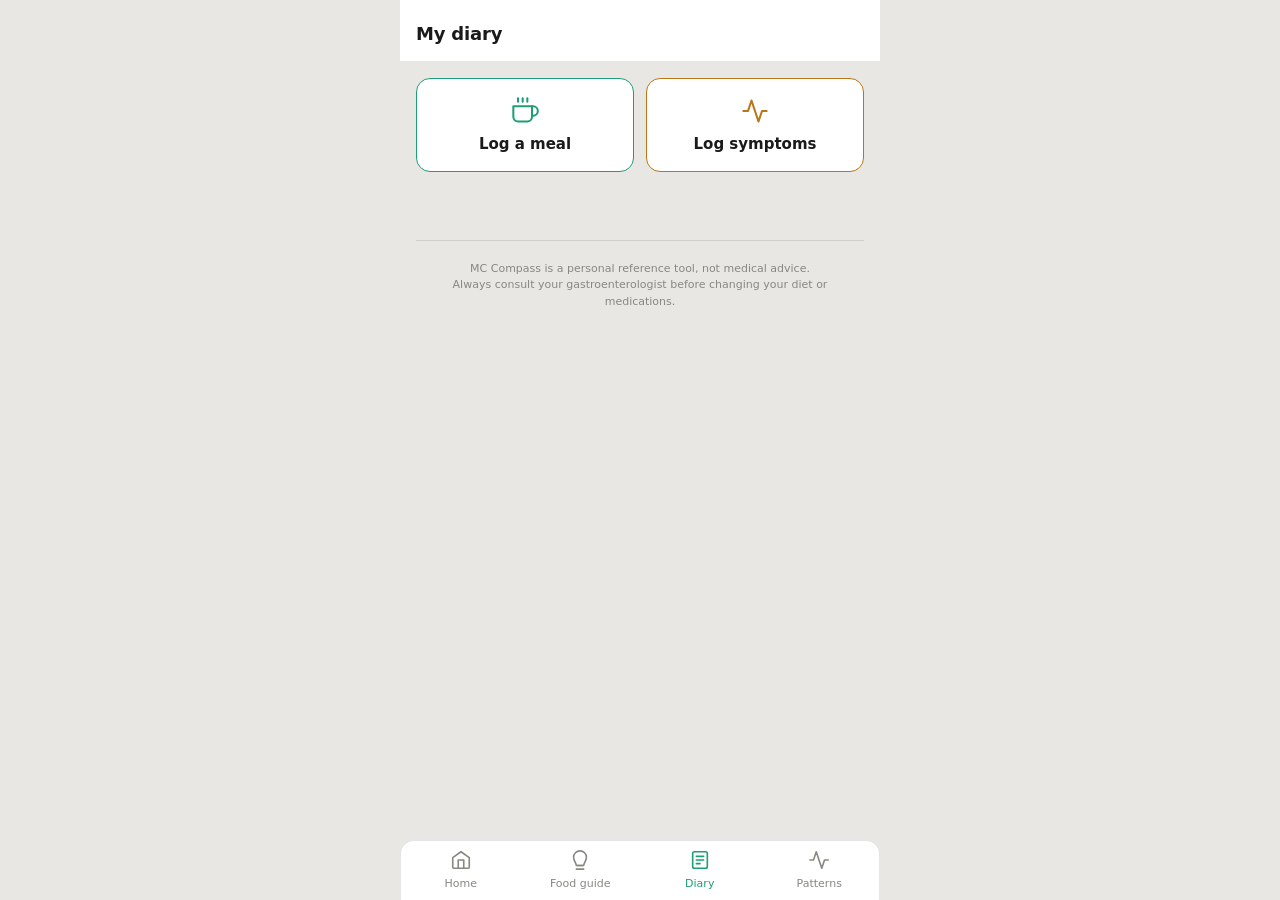
==== diary.html @ d4546a67 "Add files via upload" ====
<!DOCTYPE html>
<html lang="en">
<head>
  <meta charset="UTF-8" />
  <meta name="viewport" content="width=device-width, initial-scale=1.0" />
  <meta name="theme-color" content="#1D9E75" />
  <meta name="apple-mobile-web-app-capable" content="yes" />
  <link rel="manifest" href="manifest.json" />
  <link rel="apple-touch-icon" href="icons/icon-192.png" />
  <link rel="stylesheet" href="style.css" />
  <title>Diary — MC Compass</title>
  <style>
    /* ── Diary-specific styles ── */

    /* Large tap-target action cards at top of list view */
    .action-cards {
      display: grid;
      grid-template-columns: 1fr 1fr;
      gap: 12px;
      margin-bottom: 20px;
    }

    .action-card {
      background: var(--color-bg);
      border: 1.5px solid var(--color-border-strong);
      border-radius: var(--radius-lg);
      padding: 18px 12px;
      display: flex;
      flex-direction: column;
      align-items: center;
      gap: 10px;
      cursor: pointer;
      font-family: var(--font);
      font-size: 0.9375rem;
      font-weight: 600;
      color: var(--color-text);
      text-align: center;
      transition: background 0.12s, border-color 0.12s;
      -webkit-tap-highlight-color: transparent;
      min-height: 90px;
    }

    .action-card:active {
      background: var(--color-surface);
    }

    .action-card:focus-visible {
      outline: 3px solid var(--color-focus-ring);
      outline-offset: 2px;
    }

    .action-card--meal   { border-color: var(--color-safe); }
    .action-card--symptom { border-color: var(--color-caution); }

    .action-card svg {
      width: 28px;
      height: 28px;
      stroke-width: 1.75;
      stroke-linecap: round;
      stroke-linejoin: round;
      fill: none;
    }

    .action-card--meal svg    { stroke: var(--color-safe); }
    .action-card--symptom svg { stroke: var(--color-caution); }

    /* Full-screen form overlay */
    .form-overlay {
      display: none;
      position: fixed;
      inset: 0;
      background: var(--color-bg);
      z-index: 200;
      overflow-y: auto;
      padding-bottom: 100px;
    }

    .form-overlay.is-open {
      display: block;
    }

    .form-header {
      display: flex;
      align-items: center;
      justify-content: space-between;
      padding: 16px;
      border-bottom: 1px solid var(--color-border);
      position: sticky;
      top: 0;
      background: var(--color-bg);
      z-index: 10;
    }

    .form-header__title {
      font-size: 1.0625rem;
      font-weight: 700;
      color: var(--color-text);
    }

    .form-close {
      background: var(--color-surface);
      border: none;
      border-radius: 50%;
      width: 36px;
      height: 36px;
      display: flex;
      align-items: center;
      justify-content: center;
      cursor: pointer;
      color: var(--color-text);
      font-size: 1.25rem;
      line-height: 1;
      flex-shrink: 0;
    }

    .form-close:focus-visible {
      outline: 3px solid var(--color-focus-ring);
    }

    .form-body {
      padding: 20px 16px;
      max-width: var(--max-width);
      margin: 0 auto;
    }

    /* BM stepper — large tap targets for older users */
    .bm-stepper {
      display: flex;
      align-items: center;
      justify-content: center;
      gap: 20px;
    }

    .bm-stepper__btn {
      width: 52px;
      height: 52px;
      border-radius: 50%;
      border: 2px solid var(--color-border-strong);
      background: var(--color-bg);
      font-size: 1.5rem;
      font-weight: 400;
      color: var(--color-text);
      cursor: pointer;
      display: flex;
      align-items: center;
      justify-content: center;
      -webkit-tap-highlight-color: transparent;
      transition: background 0.1s;
    }

    .bm-stepper__btn:active  { background: var(--color-surface); }
    .bm-stepper__btn:focus-visible {
      outline: 3px solid var(--color-focus-ring);
    }

    .bm-stepper__value {
      font-size: 2.5rem;
      font-weight: 700;
      color: var(--color-text);
      min-width: 48px;
      text-align: center;
      font-variant-numeric: tabular-nums;
    }

    /* Food tag input area */
    .food-tags {
      display: flex;
      flex-wrap: wrap;
      gap: 8px;
      margin-top: 8px;
    }

    .food-tag {
      display: inline-flex;
      align-items: center;
      gap: 6px;
      background: var(--color-safe-bg);
      color: var(--color-safe-text);
      border-radius: var(--radius-pill);
      padding: 5px 12px;
      font-size: 0.875rem;
      font-weight: 500;
    }

    .food-tag__remove {
      background: none;
      border: none;
      cursor: pointer;
      color: var(--color-safe-text);
      font-size: 1rem;
      line-height: 1;
      padding: 0;
      opacity: 0.7;
    }

    .food-tag__remove:focus-visible {
      outline: 2px solid var(--color-focus-ring);
      border-radius: 50%;
    }

    .food-input-row {
      display: flex;
      gap: 8px;
      margin-top: 8px;
    }

    .food-input-row .form-input {
      flex: 1;
    }

    .food-input-row .btn {
      flex-shrink: 0;
      padding-left: 16px;
      padding-right: 16px;
    }

    /* Save button — sticky at bottom of form */
    .form-save-bar {
      position: fixed;
      bottom: 0;
      left: 0;
      right: 0;
      padding: 12px 16px;
      padding-bottom: calc(12px + env(safe-area-inset-bottom, 0px));
      background: var(--color-bg);
      border-top: 1px solid var(--color-border);
      max-width: var(--max-width);
      margin: 0 auto;
    }

    /* Today / load more section header */
    .load-more-row {
      display: flex;
      justify-content: center;
      padding: 12px 0 4px;
    }
  </style>
</head>
<body>

  <!-- Page header -->
  <header class="page-header">
    <span class="page-title">My diary</span>
    <span id="entry-count" class="text-xs text-hint"></span>
  </header>

  <!-- ── LIST VIEW ────────────────────────────────────────────────────────── -->
  <main class="page" id="list-view">

    <!-- Two large action cards -->
    <div class="action-cards">
      <button class="action-card action-card--meal"
              id="open-meal-form"
              aria-label="Log a meal">
        <svg viewBox="0 0 24 24" aria-hidden="true">
          <path d="M18 8h1a4 4 0 010 8h-1" />
          <path d="M2 8h16v9a4 4 0 01-4 4H6a4 4 0 01-4-4V8z" />
          <line x1="6" y1="1" x2="6" y2="4" />
          <line x1="10" y1="1" x2="10" y2="4" />
          <line x1="14" y1="1" x2="14" y2="4" />
        </svg>
        Log a meal
      </button>
      <button class="action-card action-card--symptom"
              id="open-symptom-form"
              aria-label="Log symptoms">
        <svg viewBox="0 0 24 24" aria-hidden="true">
          <path d="M22 12h-4l-3 9L9 3l-3 9H2" />
        </svg>
        Log symptoms
      </button>
    </div>

    <!-- Today's entries -->
    <div id="today-section">
      <p class="diary-day-header" id="today-label"></p>
      <div id="today-entries"></div>
    </div>

    <!-- Load more -->
    <div class="load-more-row" id="load-more-row" style="display:none;">
      <button class="btn btn--secondary btn--sm" id="load-more-btn">
        Show older entries
      </button>
    </div>

    <!-- Older entries — hidden until load more tapped -->
    <div id="older-entries" style="display:none;"></div>

    <p class="disclaimer">
      MC Compass is a personal reference tool, not medical advice.<br>
      Always consult your gastroenterologist before changing your diet or medications.
    </p>

  </main>

  <!-- ── MEAL FORM ─────────────────────────────────────────────────────────── -->
  <div class="form-overlay" id="meal-form" role="dialog"
       aria-modal="true" aria-labelledby="meal-form-title">

    <div class="form-header">
      <span class="form-header__title" id="meal-form-title">Log a meal</span>
      <button class="form-close" id="close-meal-form" aria-label="Close form">✕</button>
    </div>

    <div class="form-body">

      <!-- Time -->
      <div class="form-section">
        <label class="form-label" for="meal-time">Time</label>
        <input type="time" class="form-input" id="meal-time" />
      </div>

      <!-- Foods -->
      <div class="form-section">
        <label class="form-label" for="meal-food-input">
          What did you eat?
        </label>
        <p class="form-hint">Type a food and tap Add. Add as many as you like.</p>
        <div class="food-input-row">
          <input type="text" class="form-input" id="meal-food-input"
                 placeholder="e.g. Banana"
                 autocomplete="off" autocorrect="off"
                 aria-label="Food name" />
          <button class="btn btn--primary btn--sm" id="add-food-btn"
                  type="button">Add</button>
        </div>
        <div class="food-tags" id="food-tags" role="list"
             aria-label="Foods added"></div>
      </div>

      <!-- Portion -->
      <div class="form-section">
        <label class="form-label">How much did you eat?</label>
        <div class="portion-group" role="group" aria-label="Portion size">
          <div class="portion-option">
            <input type="radio" name="meal-portion" id="portion-s" value="S" />
            <label for="portion-s">
              Small
              <span>half a plate</span>
            </label>
          </div>
          <div class="portion-option">
            <input type="radio" name="meal-portion" id="portion-m" value="M" checked />
            <label for="portion-m">
              Medium
              <span>one plate</span>
            </label>
          </div>
          <div class="portion-option">
            <input type="radio" name="meal-portion" id="portion-l" value="L" />
            <label for="portion-l">
              Large
              <span>more than one</span>
            </label>
          </div>
        </div>
      </div>

      <!-- Prep method -->
      <div class="form-section">
        <label class="form-label" for="meal-prep">
          How was it prepared?
          <span class="text-hint" style="font-weight:400;"> (optional)</span>
        </label>
        <input type="text" class="form-input" id="meal-prep"
               placeholder="e.g. steamed, baked, plain"
               autocomplete="off" />
      </div>

      <!-- Notes -->
      <div class="form-section">
        <label class="form-label" for="meal-notes">
          Any notes?
          <span class="text-hint" style="font-weight:400;"> (optional)</span>
        </label>
        <textarea class="form-textarea" id="meal-notes"
                  placeholder="Anything else worth remembering…"
                  rows="3"></textarea>
      </div>

    </div>

    <div class="form-save-bar">
      <button class="btn btn--primary btn--full" id="save-meal-btn">
        Save meal
      </button>
    </div>

  </div>

  <!-- ── SYMPTOM FORM ───────────────────────────────────────────────────────── -->
  <div class="form-overlay" id="symptom-form" role="dialog"
       aria-modal="true" aria-labelledby="symptom-form-title">

    <div class="form-header">
      <span class="form-header__title" id="symptom-form-title">Log symptoms</span>
      <button class="form-close" id="close-symptom-form" aria-label="Close form">✕</button>
    </div>

    <div class="form-body">

      <!-- Time -->
      <div class="form-section">
        <label class="form-label" for="symptom-time">Time</label>
        <input type="time" class="form-input" id="symptom-time" />
      </div>

      <!-- BM count — large stepper, not a text box -->
      <div class="form-section">
        <label class="form-label" id="bm-label">
          Bowel movements since last log
        </label>
        <p class="form-hint">Tap + or − to count.</p>
        <div class="bm-stepper" role="group" aria-labelledby="bm-label">
          <button class="bm-stepper__btn" id="bm-minus"
                  aria-label="Decrease bowel movement count">−</button>
          <span class="bm-stepper__value" id="bm-value"
                aria-live="polite" aria-atomic="true">0</span>
          <button class="bm-stepper__btn" id="bm-plus"
                  aria-label="Increase bowel movement count">+</button>
        </div>
      </div>

      <!-- Urgency -->
      <div class="form-section">
        <label class="form-label" id="urgency-label">
          Any urgency? (rushing to the bathroom)
        </label>
        <div class="toggle-group" role="group" aria-labelledby="urgency-label">
          <div class="toggle-option">
            <input type="radio" name="urgency" id="urgency-no"
                   value="no" checked />
            <label for="urgency-no">No</label>
          </div>
          <div class="toggle-option toggle-option--no">
            <input type="radio" name="urgency" id="urgency-yes" value="yes" />
            <label for="urgency-yes">Yes</label>
          </div>
        </div>
      </div>

      <!-- Bloating — 4 tap-target options, no slider -->
      <!-- Elder UX: labels beat numbers. "Moderate" is more meaningful
           than "3/5" for someone logging quickly. Maps to numeric values
           internally (None=0, Mild=2, Moderate=4, Severe=5) so the
           patterns chart still works without changing diary.js. -->
      <div class="form-section">
        <label class="form-label" id="bloating-label">
          How much bloating?
        </label>
        <div class="toggle-group" style="grid-template-columns: repeat(4, 1fr);"
             role="group" aria-labelledby="bloating-label">
          <div class="toggle-option">
            <input type="radio" name="bloating" id="bloating-none"
                   value="0" checked />
            <label for="bloating-none">None</label>
          </div>
          <div class="toggle-option">
            <input type="radio" name="bloating" id="bloating-mild"
                   value="2" />
            <label for="bloating-mild">Mild</label>
          </div>
          <div class="toggle-option toggle-option--no">
            <input type="radio" name="bloating" id="bloating-moderate"
                   value="4" />
            <label for="bloating-moderate">Moderate</label>
          </div>
          <div class="toggle-option toggle-option--no">
            <input type="radio" name="bloating" id="bloating-severe"
                   value="5" />
            <label for="bloating-severe">Severe</label>
          </div>
        </div>
      </div>

      <!-- Cramping — 3-option tap target, no binary yes/no -->
      <div class="form-section">
        <label class="form-label" id="cramping-label">
          Any cramping or abdominal pain?
        </label>
        <div class="toggle-group" style="grid-template-columns: repeat(3, 1fr);"
             role="group" aria-labelledby="cramping-label">
          <div class="toggle-option">
            <input type="radio" name="cramping" id="cramping-none"
                   value="none" checked />
            <label for="cramping-none">None</label>
          </div>
          <div class="toggle-option">
            <input type="radio" name="cramping" id="cramping-mild"
                   value="mild" />
            <label for="cramping-mild">Mild</label>
          </div>
          <div class="toggle-option toggle-option--no">
            <input type="radio" name="cramping" id="cramping-moderate"
                   value="moderate" />
            <label for="cramping-moderate">Moderate</label>
          </div>
        </div>
      </div>

      <!-- Notes -->
      <div class="form-section">
        <label class="form-label" for="symptom-notes">
          Any notes?
          <span class="text-hint" style="font-weight:400;"> (optional)</span>
        </label>
        <textarea class="form-textarea" id="symptom-notes"
                  placeholder="e.g. worse after breakfast, felt better by evening…"
                  rows="3"></textarea>
      </div>

    </div>

    <div class="form-save-bar">
      <button class="btn btn--primary btn--full" id="save-symptom-btn">
        Save symptoms
      </button>
    </div>

  </div>

  <!-- Bottom navigation -->
  <nav class="bottom-nav" aria-label="Main navigation">
    <a href="index.html" class="nav-item">
      <svg viewBox="0 0 24 24" aria-hidden="true">
        <path d="M3 9.5L12 3l9 6.5V20a1 1 0 01-1 1H4a1 1 0 01-1-1V9.5z" />
        <path d="M9 21V12h6v9" />
      </svg>
      Home
    </a>
    <a href="food-guide.html" class="nav-item">
      <svg viewBox="0 0 24 24" aria-hidden="true">
        <path d="M12 2a7 7 0 017 7c0 4-3 6.5-3 9H8c0-2.5-3-5-3-9a7 7 0 017-7z" />
        <line x1="8" y1="22" x2="16" y2="22" />
        <line x1="9" y1="18" x2="15" y2="18" />
      </svg>
      Food guide
    </a>
    <a href="diary.html" class="nav-item active" aria-current="page">
      <svg viewBox="0 0 24 24" aria-hidden="true">
        <rect x="4" y="3" width="16" height="18" rx="2" />
        <line x1="8" y1="8" x2="16" y2="8" />
        <line x1="8" y1="12" x2="16" y2="12" />
        <line x1="8" y1="16" x2="12" y2="16" />
      </svg>
      Diary
    </a>
    <a href="patterns.html" class="nav-item">
      <svg viewBox="0 0 24 24" aria-hidden="true">
        <polyline points="22 12 18 12 15 21 9 3 6 12 2 12" />
      </svg>
      Patterns
    </a>
  </nav>

  <script type="module">
    import {
      todayString,
      nowTimeString,
      formatDateDisplay,
      formatDateShort,
      loadAllEntries,
      addEntry,
      deleteEntry,
      getTodaysEntries,
      lastNDays,
    } from 'diary.js';

    // ── Elder UX design decisions ────────────────────────────────────────────
    //
    // This form is designed for a patient in their mid-60s who is comfortable
    // with smartphones but finds complex interfaces confusing. Every input
    // choice below is intentional:
    //
    //   BM count   — stepper (+ / −) rather than a number input. No keyboard
    //                required. Large 52px tap targets. Counts are small (0–10),
    //                so tapping is faster than typing.
    //
    //   Urgency    — Yes / No toggle. Genuinely binary. Two large buttons.
    //
    //   Bloating   — Four labelled options (None / Mild / Moderate / Severe)
    //                rather than a 0–5 slider. Labels are more meaningful than
    //                numbers for a non-clinical user. Maps to numeric values
    //                internally so chart logic in patterns.html is unchanged.
    //
    //   Cramping   — Three labelled options (None / Mild / Moderate) rather
    //                than Yes / No. "Mild" vs "Moderate" is a clinically useful
    //                distinction and avoids forcing a binary on a graduated
    //                symptom. Internally stored as a string for diary.js.
    //
    //   All inputs — consistent tap-target pattern throughout. No sliders,
    //                no dropdowns, no free-text numbers. One interaction model
    //                for the whole form.
    //
    //   Time       — defaults to now. Most logs happen right after the event,
    //                so the user rarely needs to change it.
    //
    //   Forms      — full-screen overlays. No spatial confusion about modals
    //                or partial overlays. The user is always clearly in one
    //                place or another.
    // ── State ────────────────────────────────────────────────────────────────
    let mealFoods  = [];   // array of food name strings for current meal form
    let bmCount    = 0;
    let olderShown = false;

    // ── DOM refs ─────────────────────────────────────────────────────────────
    const listView         = document.getElementById('list-view');
    const mealFormEl       = document.getElementById('meal-form');
    const symptomFormEl    = document.getElementById('symptom-form');
    const todayEntriesEl   = document.getElementById('today-entries');
    const olderEntriesEl   = document.getElementById('older-entries');
    const loadMoreRow      = document.getElementById('load-more-row');
    const entryCountEl     = document.getElementById('entry-count');
    const foodTagsEl       = document.getElementById('food-tags');
    const foodInput        = document.getElementById('meal-food-input');
    const bmValueEl        = document.getElementById('bm-value');
    const bloatingSlider   = null;   // replaced by radio buttons — kept for reference
    const bloatingDisplay  = null;   // replaced by radio buttons — kept for reference

    // ── Today label ──────────────────────────────────────────────────────────
    document.getElementById('today-label').textContent =
      'Today — ' + formatDateDisplay(todayString());

    // ── URL param — auto-open form if ?action= present ───────────────────────
    // Used by the FAB on the home screen and the manifest shortcuts.
    const params = new URLSearchParams(window.location.search);
    const action = params.get('action');
    if (action === 'add-meal')    openForm('meal');
    if (action === 'add-symptom') openForm('symptom');

    // ── Form open / close ────────────────────────────────────────────────────
    function openForm(type) {
      const form = type === 'meal' ? mealFormEl : symptomFormEl;
      // Set time to now as a helpful default
      const timeId = type === 'meal' ? 'meal-time' : 'symptom-time';
      document.getElementById(timeId).value = nowTimeString();

      form.classList.add('is-open');
      // Move focus to close button for keyboard/screen reader users
      form.querySelector('.form-close').focus();
      // Prevent background scroll
      document.body.style.overflow = 'hidden';
    }

    function closeForm(type) {
      const form = type === 'meal' ? mealFormEl : symptomFormEl;
      form.classList.remove('is-open');
      document.body.style.overflow = '';
      resetForm(type);
      // Return focus to the button that opened the form
      const btn = type === 'meal'
        ? document.getElementById('open-meal-form')
        : document.getElementById('open-symptom-form');
      btn.focus();
    }

    function resetForm(type) {
      if (type === 'meal') {
        mealFoods = [];
        renderFoodTags();
        foodInput.value = '';
        document.getElementById('meal-prep').value  = '';
        document.getElementById('meal-notes').value = '';
        document.querySelector('input[name="meal-portion"][value="M"]').checked = true;
      } else {
        bmCount = 0;
        bmValueEl.textContent = '0';
        bmValueEl.setAttribute('aria-valuenow', '0');
        document.getElementById('urgency-no').checked    = true;
        document.getElementById('cramping-none').checked = true;
        document.getElementById('bloating-none').checked = true;
        document.getElementById('symptom-notes').value   = '';
      }
    }

    document.getElementById('open-meal-form')
      .addEventListener('click', () => openForm('meal'));
    document.getElementById('open-symptom-form')
      .addEventListener('click', () => openForm('symptom'));
    document.getElementById('close-meal-form')
      .addEventListener('click', () => closeForm('meal'));
    document.getElementById('close-symptom-form')
      .addEventListener('click', () => closeForm('symptom'));

    // Close on Escape key
    document.addEventListener('keydown', e => {
      if (e.key !== 'Escape') return;
      if (mealFormEl.classList.contains('is-open'))    closeForm('meal');
      if (symptomFormEl.classList.contains('is-open')) closeForm('symptom');
    });

    // ── Food tags (meal form) ────────────────────────────────────────────────
    function renderFoodTags() {
      foodTagsEl.innerHTML = mealFoods.map((food, i) => `
        <span class="food-tag" role="listitem">
          ${escHtml(food)}
          <button class="food-tag__remove" data-index="${i}"
                  aria-label="Remove ${escHtml(food)}">✕</button>
        </span>`).join('');

      foodTagsEl.querySelectorAll('.food-tag__remove').forEach(btn => {
        btn.addEventListener('click', () => {
          mealFoods.splice(Number(btn.dataset.index), 1);
          renderFoodTags();
        });
      });
    }

    function addFood() {
      const val = foodInput.value.trim();
      if (!val) return;
      mealFoods.push(val);
      foodInput.value = '';
      renderFoodTags();
      foodInput.focus();
    }

    document.getElementById('add-food-btn')
      .addEventListener('click', addFood);
    // Also add on Enter key in the food input
    foodInput.addEventListener('keydown', e => {
      if (e.key === 'Enter') { e.preventDefault(); addFood(); }
    });

    // ── BM stepper ───────────────────────────────────────────────────────────
    document.getElementById('bm-plus').addEventListener('click', () => {
      if (bmCount >= 20) return;
      bmCount++;
      bmValueEl.textContent = bmCount;
      bmValueEl.setAttribute('aria-valuenow', bmCount);
      bmValueEl.setAttribute('aria-valuetext', `${bmCount} bowel movements`);
    });

    document.getElementById('bm-minus').addEventListener('click', () => {
      if (bmCount <= 0) return;
      bmCount--;
      bmValueEl.textContent = bmCount;
      bmValueEl.setAttribute('aria-valuenow', bmCount);
      bmValueEl.setAttribute('aria-valuetext', `${bmCount} bowel movements`);
    });

    // Bloating uses radio buttons — no slider listener needed

    // ── Save meal ────────────────────────────────────────────────────────────
    document.getElementById('save-meal-btn').addEventListener('click', () => {
      if (mealFoods.length === 0) {
        foodInput.focus();
        foodInput.placeholder = 'Please add at least one food';
        return;
      }
      const portion = document.querySelector(
        'input[name="meal-portion"]:checked'
      )?.value || 'M';

      addEntry({
        type:       'meal',
        date:       todayString(),
        time:       document.getElementById('meal-time').value || nowTimeString(),
        foods:      [...mealFoods],
        portion,
        prepMethod: document.getElementById('meal-prep').value.trim(),
        notes:      document.getElementById('meal-notes').value.trim(),
      });

      closeForm('meal');
      renderEntries();
    });

    // ── Save symptoms ────────────────────────────────────────────────────────
    document.getElementById('save-symptom-btn').addEventListener('click', () => {
      const bloatingVal = Number(
        document.querySelector('input[name="bloating"]:checked')?.value ?? 0
      );
      const crampingVal =
        document.querySelector('input[name="cramping"]:checked')?.value || 'none';

      addEntry({
        type:         'symptom',
        date:         todayString(),
        time:         document.getElementById('symptom-time').value || nowTimeString(),
        bmCount,
        urgency:      document.getElementById('urgency-yes').checked,
        bloating:     bloatingVal,
        cramping:     crampingVal !== 'none',   // boolean for diary.js compatibility
        crampingLevel: crampingVal,             // full string for display
        symptomNotes: document.getElementById('symptom-notes').value.trim(),
      });

      closeForm('symptom');
      renderEntries();
    });

    // ── Load more ────────────────────────────────────────────────────────────
    document.getElementById('load-more-btn').addEventListener('click', () => {
      olderShown = true;
      loadMoreRow.style.display = 'none';
      olderEntriesEl.style.display = '';
    });

    // ── Render entries ───────────────────────────────────────────────────────
    function renderEntries() {
      const all     = loadAllEntries(); // newest first
      const today   = todayString();
      const todayEntries = all.filter(e => e.date === today)
        .sort((a, b) => a.time.localeCompare(b.time));

      // Count
      entryCountEl.textContent = all.length > 0
        ? `${all.length} total` : '';

      // Today
      if (todayEntries.length === 0) {
        todayEntriesEl.innerHTML = `
          <div class="empty-state" style="padding:32px 16px;">
            <p class="empty-state__title">Nothing logged today yet</p>
            <p class="empty-state__body">
              Tap "Log a meal" or "Log symptoms" above to get started.
            </p>
          </div>`;
      } else {
        todayEntriesEl.innerHTML = todayEntries.map(buildEntryCard).join('');
        attachDeleteListeners(todayEntriesEl);
      }

      // Older — last 30 days excluding today, grouped by date
      const older = all.filter(e => e.date !== today);

      if (older.length > 0) {
        loadMoreRow.style.display = olderShown ? 'none' : '';

        // Group by date
        const byDate = {};
        older.forEach(e => {
          if (!byDate[e.date]) byDate[e.date] = [];
          byDate[e.date].push(e);
        });

        const dates = Object.keys(byDate).sort((a, b) => b.localeCompare(a));
        olderEntriesEl.innerHTML = dates.map(date => {
          const entries = byDate[date]
            .sort((a, b) => a.time.localeCompare(b.time));
          return `
            <p class="diary-day-header">${formatDateDisplay(date)}</p>
            ${entries.map(buildEntryCard).join('')}`;
        }).join('');

        if (olderShown) attachDeleteListeners(olderEntriesEl);
      } else {
        loadMoreRow.style.display = 'none';
      }
    }

    // ── Build a single entry card ─────────────────────────────────────────────
    function buildEntryCard(entry) {
      const isMeal   = entry.type === 'meal';
      const label    = isMeal ? 'Meal' : 'Symptoms';
      const labelCls = isMeal
        ? 'entry-card__label--meal'
        : 'entry-card__label--symptom';

      let mainText = '';
      let metaText = '';
      let chips    = '';

      if (isMeal) {
        const foods = Array.isArray(entry.foods) ? entry.foods : [];
        mainText = foods.length > 0 ? foods.join(', ') : 'Meal logged';
        const parts = [];
        if (entry.portion)    parts.push(`Portion: ${entry.portion}`);
        if (entry.prepMethod) parts.push(entry.prepMethod);
        metaText = parts.join(' · ');
      } else {
        const bms = entry.bmCount ?? 0;
        mainText  = `${bms} bowel movement${bms !== 1 ? 's' : ''}`;

        const chipArr = [];
        if (entry.urgency) chipArr.push(
          '<span class="symptom-chip symptom-chip--alert">Urgency</span>');
        if (typeof entry.bloating === 'number' && entry.bloating > 0)
          chipArr.push(
            `<span class="symptom-chip ${entry.bloating >= 4 ? 'symptom-chip--alert' : ''}">
              Bloating ${entry.bloating}/5
            </span>`);
        if (entry.cramping) {
          const level = entry.crampingLevel && entry.crampingLevel !== 'none'
            ? ` (${entry.crampingLevel})`
            : '';
          chipArr.push(
            `<span class="symptom-chip">Cramping${level}</span>`);
        }
        if (chipArr.length) chips =
          `<div class="symptom-chips">${chipArr.join('')}</div>`;

        metaText = entry.symptomNotes || '';
      }

      return `
        <div class="entry-card" data-id="${entry.id}">
          <span class="entry-card__time">${entry.time}</span>
          <div class="entry-card__content">
            <p class="entry-card__label ${labelCls}">${label}</p>
            <p class="entry-card__foods">${escHtml(mainText)}</p>
            ${chips}
            ${metaText
              ? `<p class="entry-card__meta">${escHtml(metaText)}</p>`
              : ''}
          </div>
          <button class="entry-card__delete" data-id="${entry.id}"
                  aria-label="Delete this entry">
            <svg viewBox="0 0 24 24" aria-hidden="true">
              <polyline points="3 6 5 6 21 6" />
              <path d="M19 6l-1 14a2 2 0 01-2 2H8a2 2 0 01-2-2L5 6" />
              <path d="M10 11v6M14 11v6" />
              <path d="M9 6V4a1 1 0 011-1h4a1 1 0 011 1v2" />
            </svg>
          </button>
        </div>`;
    }

    // ── Delete entry ─────────────────────────────────────────────────────────
    function attachDeleteListeners(container) {
      container.querySelectorAll('.entry-card__delete').forEach(btn => {
        btn.addEventListener('click', () => {
          if (!confirm('Delete this entry?')) return;
          deleteEntry(btn.dataset.id);
          renderEntries();
        });
      });
    }

    // ── Utility ──────────────────────────────────────────────────────────────
    function escHtml(str) {
      return String(str)
        .replace(/&/g, '&amp;')
        .replace(/</g, '&lt;')
        .replace(/>/g, '&gt;')
        .replace(/"/g, '&quot;');
    }

    // ── Initial render ───────────────────────────────────────────────────────
    renderEntries();
  </script>

</body>
</html>
---- style.css ----
/*
 * style.css
 * Lymphocytic Colitis Companion — Shared Styles
 *
 * Design decisions:
 *   - Mobile-first. Base styles target 375px (iPhone SE). Desktop gets
 *     a centred single-column layout capped at 480px — this is a personal
 *     health tool, not a dashboard, so wide layouts add nothing.
 *   - Three-tier colour system mirrors the food data tiers:
 *       --color-safe    teal   #1D9E75  (matches PWA theme_color in manifest)
 *       --color-caution amber  #BA7517
 *       --color-avoid   red    #E24B4A
 *   - Typography: system-ui stack — no web font requests, fast first paint,
 *     works offline without a CDN dependency.
 *   - Reduced motion respected via prefers-reduced-motion.
 *   - Focus rings visible for keyboard/switch access.
 *   - Bottom nav uses safe-area-inset for iPhone notch/home bar clearance.
 */

/* ─── RESET & ROOT ─────────────────────────────────────────────────────────── */

*, *::before, *::after {
  box-sizing: border-box;
  margin: 0;
  padding: 0;
}

:root {
  /* Tier colours */
  --color-safe:           #1D9E75;
  --color-safe-bg:        #E1F5EE;
  --color-safe-text:      #085041;
  --color-caution:        #BA7517;
  --color-caution-bg:     #FAEEDA;
  --color-caution-text:   #633806;
  --color-avoid:          #E24B4A;
  --color-avoid-bg:       #FCEBEB;
  --color-avoid-text:     #501313;

  /* Neutrals */
  --color-bg:             #ffffff;
  --color-surface:        #f7f6f3;
  --color-border:         rgba(0, 0, 0, 0.10);
  --color-border-strong:  rgba(0, 0, 0, 0.22);
  --color-text:           #1a1a1a;
  --color-text-secondary: #5f5e5a;
  --color-text-hint:      #888780;

  /* Interactive */
  --color-primary:        #1D9E75;
  --color-primary-dark:   #0F6E56;
  --color-focus-ring:     #1D9E75;

  /* Typography */
  --font:        system-ui, -apple-system, BlinkMacSystemFont, "Segoe UI",
                 Roboto, Helvetica, Arial, sans-serif;
  --font-mono:   ui-monospace, "SF Mono", Consolas, monospace;

  /* Spacing scale */
  --space-1:  4px;
  --space-2:  8px;
  --space-3:  12px;
  --space-4:  16px;
  --space-5:  20px;
  --space-6:  24px;
  --space-8:  32px;

  /* Radius */
  --radius-sm: 6px;
  --radius-md: 10px;
  --radius-lg: 14px;
  --radius-pill: 999px;

  /* Shadows — subtle only, no heavy elevation */
  --shadow-card: 0 1px 3px rgba(0,0,0,0.07), 0 1px 2px rgba(0,0,0,0.05);

  /* Nav */
  --nav-height: 60px;

  /* Layout */
  --max-width: 480px;
}

html {
  font-size: 16px;
  -webkit-text-size-adjust: 100%;
}

body {
  font-family: var(--font);
  font-size: 1rem;
  line-height: 1.6;
  color: var(--color-text);
  background: var(--color-surface);
  min-height: 100dvh;
  /* Push content above bottom nav */
  padding-bottom: calc(var(--nav-height) + env(safe-area-inset-bottom, 0px));
}

/* ─── LAYOUT ────────────────────────────────────────────────────────────────── */

.page {
  max-width: var(--max-width);
  margin: 0 auto;
  padding: var(--space-4);
}

/* Page header — title + optional action button */
.page-header {
  display: flex;
  align-items: center;
  justify-content: space-between;
  padding: var(--space-5) var(--space-4) var(--space-3);
  background: var(--color-bg);
  position: sticky;
  top: 0;
  z-index: 10;
  border-bottom: 1px solid var(--color-border);
  max-width: var(--max-width);
  margin: 0 auto;
}

.page-title {
  font-size: 1.125rem;
  font-weight: 600;
  color: var(--color-text);
  letter-spacing: -0.01em;
}

/* ─── BOTTOM NAVIGATION ─────────────────────────────────────────────────────── */
/*
 * Fixed bottom nav with four tabs. Uses safe-area-inset-bottom to clear
 * the iPhone home bar. Active tab uses the teal brand colour.
 */

.bottom-nav {
  position: fixed;
  bottom: 0;
  left: 0;
  right: 0;
  height: calc(var(--nav-height) + env(safe-area-inset-bottom, 0px));
  padding-bottom: env(safe-area-inset-bottom, 0px);
  background: var(--color-bg);
  border-top: 1px solid var(--color-border);
  display: flex;
  align-items: stretch;
  z-index: 100;
}

.nav-item {
  flex: 1;
  display: flex;
  flex-direction: column;
  align-items: center;
  justify-content: center;
  gap: var(--space-1);
  text-decoration: none;
  color: var(--color-text-hint);
  font-size: 0.6875rem;
  font-weight: 500;
  padding: var(--space-2) 0;
  transition: color 0.15s ease;
  -webkit-tap-highlight-color: transparent;
}

.nav-item svg {
  width: 22px;
  height: 22px;
  stroke: currentColor;
  fill: none;
  stroke-width: 1.75;
  stroke-linecap: round;
  stroke-linejoin: round;
  flex-shrink: 0;
}

.nav-item.active,
.nav-item:focus-visible {
  color: var(--color-primary);
}

.nav-item:focus-visible {
  outline: 2px solid var(--color-focus-ring);
  outline-offset: -2px;
}

/* ─── CARDS ─────────────────────────────────────────────────────────────────── */

.card {
  background: var(--color-bg);
  border-radius: var(--radius-lg);
  border: 1px solid var(--color-border);
  padding: var(--space-4);
  box-shadow: var(--shadow-card);
}

.card + .card {
  margin-top: var(--space-3);
}

.card-title {
  font-size: 0.875rem;
  font-weight: 600;
  color: var(--color-text);
  margin-bottom: var(--space-2);
}

.card-body {
  font-size: 0.875rem;
  color: var(--color-text-secondary);
  line-height: 1.65;
}

/* ─── TIER BADGES ────────────────────────────────────────────────────────────── */
/*
 * Used on food cards to show safe / caution / avoid at a glance.
 * Colour choices match the clinical tiers from data.js.
 */

.tier-badge {
  display: inline-flex;
  align-items: center;
  gap: var(--space-1);
  font-size: 0.6875rem;
  font-weight: 600;
  text-transform: uppercase;
  letter-spacing: 0.05em;
  padding: 3px var(--space-2);
  border-radius: var(--radius-pill);
}

.tier-badge--safe {
  background: var(--color-safe-bg);
  color: var(--color-safe-text);
}

.tier-badge--caution {
  background: var(--color-caution-bg);
  color: var(--color-caution-text);
}

.tier-badge--avoid {
  background: var(--color-avoid-bg);
  color: var(--color-avoid-text);
}

/* ─── FOOD CARDS ─────────────────────────────────────────────────────────────── */
/*
 * Each food item in the food guide. Left border colour encodes tier
 * at a glance — useful when scrolling fast.
 */

.food-card {
  background: var(--color-bg);
  border-radius: var(--radius-md);
  border: 1px solid var(--color-border);
  border-left-width: 3px;
  padding: var(--space-3) var(--space-4);
  margin-bottom: var(--space-2);
}

.food-card--safe    { border-left-color: var(--color-safe); }
.food-card--caution { border-left-color: var(--color-caution); }
.food-card--avoid   { border-left-color: var(--color-avoid); }

.food-card__name {
  font-size: 0.9375rem;
  font-weight: 600;
  color: var(--color-text);
  margin-bottom: var(--space-1);
}

.food-card__prep {
  font-size: 0.8125rem;
  color: var(--color-text-secondary);
  line-height: 1.5;
  margin-bottom: var(--space-2);
}

/* Prep note has a subtle background to visually separate it —
   this is the most important field to read before eating anything */
.food-card__prep-label {
  font-size: 0.6875rem;
  font-weight: 600;
  text-transform: uppercase;
  letter-spacing: 0.05em;
  color: var(--color-text-hint);
  margin-bottom: var(--space-1);
}

.food-card__prep-text {
  background: var(--color-surface);
  border-radius: var(--radius-sm);
  padding: var(--space-2) var(--space-3);
  font-size: 0.8125rem;
  color: var(--color-text);
  line-height: 1.55;
}

.food-card__reason {
  font-size: 0.8125rem;
  color: var(--color-text-secondary);
  line-height: 1.55;
  margin-top: var(--space-2);
}

.food-card__caution-note {
  display: flex;
  gap: var(--space-2);
  background: var(--color-caution-bg);
  border-radius: var(--radius-sm);
  padding: var(--space-2) var(--space-3);
  margin-top: var(--space-2);
  font-size: 0.8125rem;
  color: var(--color-caution-text);
  line-height: 1.5;
}

/* Collapsed by default — expanded on tap */
.food-card__detail {
  display: none;
  margin-top: var(--space-2);
}

.food-card.is-expanded .food-card__detail {
  display: block;
}

.food-card__expand-btn {
  background: none;
  border: none;
  padding: 0;
  font-size: 0.8125rem;
  color: var(--color-primary);
  cursor: pointer;
  font-family: var(--font);
  font-weight: 500;
  margin-top: var(--space-1);
}

.food-card__expand-btn:focus-visible {
  outline: 2px solid var(--color-focus-ring);
  border-radius: var(--radius-sm);
}

/* ─── SEARCH & FILTER ────────────────────────────────────────────────────────── */

.search-bar {
  position: relative;
  margin-bottom: var(--space-4);
}

.search-bar__input {
  width: 100%;
  padding: var(--space-3) var(--space-4) var(--space-3) 40px;
  font-size: 0.9375rem;
  font-family: var(--font);
  border: 1px solid var(--color-border-strong);
  border-radius: var(--radius-pill);
  background: var(--color-bg);
  color: var(--color-text);
  appearance: none;
  -webkit-appearance: none;
}

.search-bar__input:focus {
  outline: none;
  border-color: var(--color-primary);
  box-shadow: 0 0 0 3px rgba(29, 158, 117, 0.15);
}

.search-bar__icon {
  position: absolute;
  left: 13px;
  top: 50%;
  transform: translateY(-50%);
  width: 18px;
  height: 18px;
  stroke: var(--color-text-hint);
  fill: none;
  stroke-width: 2;
  stroke-linecap: round;
  stroke-linejoin: round;
  pointer-events: none;
}

/* Horizontal pill filter tabs for tier/category */
.filter-tabs {
  display: flex;
  gap: var(--space-2);
  overflow-x: auto;
  padding-bottom: var(--space-2);
  scrollbar-width: none;
  -ms-overflow-style: none;
  margin-bottom: var(--space-4);
}

.filter-tabs::-webkit-scrollbar { display: none; }

.filter-tab {
  flex-shrink: 0;
  padding: var(--space-2) var(--space-4);
  border-radius: var(--radius-pill);
  border: 1px solid var(--color-border-strong);
  background: var(--color-bg);
  font-size: 0.8125rem;
  font-family: var(--font);
  font-weight: 500;
  color: var(--color-text-secondary);
  cursor: pointer;
  transition: background 0.12s ease, color 0.12s ease, border-color 0.12s ease;
  white-space: nowrap;
}

.filter-tab.is-active,
.filter-tab:focus-visible {
  background: var(--color-primary);
  border-color: var(--color-primary);
  color: #ffffff;
}

.filter-tab:focus-visible {
  outline: 2px solid var(--color-focus-ring);
  outline-offset: 2px;
}

/* ─── DIARY ENTRIES ──────────────────────────────────────────────────────────── */

.diary-day-header {
  font-size: 0.75rem;
  font-weight: 600;
  text-transform: uppercase;
  letter-spacing: 0.07em;
  color: var(--color-text-hint);
  padding: var(--space-4) 0 var(--space-2);
}

.entry-card {
  background: var(--color-bg);
  border-radius: var(--radius-md);
  border: 1px solid var(--color-border);
  padding: var(--space-3) var(--space-4);
  margin-bottom: var(--space-2);
  display: flex;
  gap: var(--space-3);
  align-items: flex-start;
}

.entry-card__time {
  font-size: 0.75rem;
  color: var(--color-text-hint);
  font-variant-numeric: tabular-nums;
  white-space: nowrap;
  padding-top: 2px;
  min-width: 38px;
}

.entry-card__content {
  flex: 1;
  min-width: 0;
}

.entry-card__label {
  font-size: 0.6875rem;
  font-weight: 600;
  text-transform: uppercase;
  letter-spacing: 0.05em;
  margin-bottom: var(--space-1);
}

.entry-card__label--meal    { color: var(--color-safe); }
.entry-card__label--symptom { color: var(--color-caution); }

.entry-card__foods {
  font-size: 0.875rem;
  font-weight: 500;
  color: var(--color-text);
  white-space: nowrap;
  overflow: hidden;
  text-overflow: ellipsis;
}

.entry-card__meta {
  font-size: 0.8125rem;
  color: var(--color-text-secondary);
  margin-top: 2px;
}

.entry-card__delete {
  background: none;
  border: none;
  padding: var(--space-1);
  color: var(--color-text-hint);
  cursor: pointer;
  border-radius: var(--radius-sm);
  flex-shrink: 0;
  line-height: 1;
}

.entry-card__delete:focus-visible {
  outline: 2px solid var(--color-avoid);
  color: var(--color-avoid);
}

.entry-card__delete svg {
  width: 16px;
  height: 16px;
  stroke: currentColor;
  fill: none;
  stroke-width: 1.75;
  stroke-linecap: round;
  stroke-linejoin: round;
}

/* Symptom chips — quick visual summary on a symptom entry */
.symptom-chips {
  display: flex;
  flex-wrap: wrap;
  gap: var(--space-1);
  margin-top: var(--space-2);
}

.symptom-chip {
  font-size: 0.6875rem;
  font-weight: 500;
  padding: 2px var(--space-2);
  border-radius: var(--radius-pill);
  background: var(--color-surface);
  color: var(--color-text-secondary);
  border: 1px solid var(--color-border);
}

.symptom-chip--alert {
  background: var(--color-caution-bg);
  color: var(--color-caution-text);
  border-color: transparent;
}

/* ─── FORMS ──────────────────────────────────────────────────────────────────── */

.form-section {
  margin-bottom: var(--space-5);
}

.form-label {
  display: block;
  font-size: 0.8125rem;
  font-weight: 600;
  color: var(--color-text);
  margin-bottom: var(--space-2);
}

.form-hint {
  font-size: 0.75rem;
  color: var(--color-text-hint);
  margin-top: var(--space-1);
  line-height: 1.4;
}

.form-input,
.form-select,
.form-textarea {
  width: 100%;
  padding: var(--space-3) var(--space-4);
  font-size: 0.9375rem;
  font-family: var(--font);
  border: 1px solid var(--color-border-strong);
  border-radius: var(--radius-md);
  background: var(--color-bg);
  color: var(--color-text);
  appearance: none;
  -webkit-appearance: none;
  transition: border-color 0.12s ease, box-shadow 0.12s ease;
}

.form-input:focus,
.form-select:focus,
.form-textarea:focus {
  outline: none;
  border-color: var(--color-primary);
  box-shadow: 0 0 0 3px rgba(29, 158, 117, 0.15);
}

.form-textarea {
  resize: vertical;
  min-height: 80px;
}

/* Portion size — three large tap targets side by side */
.portion-group {
  display: grid;
  grid-template-columns: repeat(3, 1fr);
  gap: var(--space-2);
}

.portion-option {
  position: relative;
}

.portion-option input[type="radio"] {
  position: absolute;
  opacity: 0;
  width: 0;
  height: 0;
}

.portion-option label {
  display: flex;
  flex-direction: column;
  align-items: center;
  justify-content: center;
  gap: 2px;
  padding: var(--space-3);
  border-radius: var(--radius-md);
  border: 1px solid var(--color-border-strong);
  cursor: pointer;
  font-size: 0.875rem;
  font-weight: 500;
  color: var(--color-text-secondary);
  transition: border-color 0.12s, background 0.12s, color 0.12s;
  text-align: center;
}

.portion-option label span {
  font-size: 0.6875rem;
  font-weight: 400;
  color: var(--color-text-hint);
}

.portion-option input:checked + label {
  border-color: var(--color-primary);
  background: var(--color-safe-bg);
  color: var(--color-safe-text);
}

.portion-option input:focus-visible + label {
  outline: 2px solid var(--color-focus-ring);
  outline-offset: 2px;
}

/* Bloating slider */
.bloating-slider {
  width: 100%;
  accent-color: var(--color-primary);
  height: 4px;
  cursor: pointer;
}

.bloating-labels {
  display: flex;
  justify-content: space-between;
  font-size: 0.6875rem;
  color: var(--color-text-hint);
  margin-top: var(--space-1);
}

/* Yes/No toggle for urgency and cramping */
.toggle-group {
  display: grid;
  grid-template-columns: 1fr 1fr;
  gap: var(--space-2);
}

.toggle-option {
  position: relative;
}

.toggle-option input[type="radio"] {
  position: absolute;
  opacity: 0;
  width: 0;
  height: 0;
}

.toggle-option label {
  display: flex;
  align-items: center;
  justify-content: center;
  padding: var(--space-3);
  border-radius: var(--radius-md);
  border: 1px solid var(--color-border-strong);
  cursor: pointer;
  font-size: 0.875rem;
  font-weight: 500;
  color: var(--color-text-secondary);
  transition: border-color 0.12s, background 0.12s, color 0.12s;
}

.toggle-option input:checked + label {
  border-color: var(--color-primary);
  background: var(--color-safe-bg);
  color: var(--color-safe-text);
}

.toggle-option.toggle-option--no input:checked + label {
  border-color: var(--color-avoid);
  background: var(--color-avoid-bg);
  color: var(--color-avoid-text);
}

.toggle-option input:focus-visible + label {
  outline: 2px solid var(--color-focus-ring);
  outline-offset: 2px;
}

/* ─── BUTTONS ────────────────────────────────────────────────────────────────── */

.btn {
  display: inline-flex;
  align-items: center;
  justify-content: center;
  gap: var(--space-2);
  padding: var(--space-3) var(--space-6);
  border-radius: var(--radius-pill);
  border: none;
  font-size: 0.9375rem;
  font-family: var(--font);
  font-weight: 600;
  cursor: pointer;
  text-decoration: none;
  transition: opacity 0.12s ease, transform 0.1s ease;
  -webkit-tap-highlight-color: transparent;
}

.btn:active { transform: scale(0.97); }

.btn:focus-visible {
  outline: 2px solid var(--color-focus-ring);
  outline-offset: 2px;
}

.btn--primary {
  background: var(--color-primary);
  color: #ffffff;
}

.btn--primary:hover { background: var(--color-primary-dark); }

.btn--secondary {
  background: var(--color-surface);
  color: var(--color-text);
  border: 1px solid var(--color-border-strong);
}

.btn--ghost {
  background: transparent;
  color: var(--color-primary);
  padding-left: 0;
  padding-right: 0;
}

.btn--full { width: 100%; }

.btn--sm {
  font-size: 0.8125rem;
  padding: var(--space-2) var(--space-4);
}

.btn--danger {
  background: var(--color-avoid-bg);
  color: var(--color-avoid-text);
  border: 1px solid var(--color-avoid);
}

/* Floating action button — primary diary entry trigger */
.fab {
  position: fixed;
  bottom: calc(var(--nav-height) + env(safe-area-inset-bottom, 0px) + var(--space-4));
  right: var(--space-4);
  width: 56px;
  height: 56px;
  border-radius: 50%;
  background: var(--color-primary);
  color: #ffffff;
  border: none;
  cursor: pointer;
  display: flex;
  align-items: center;
  justify-content: center;
  box-shadow: 0 4px 12px rgba(29, 158, 117, 0.4);
  z-index: 50;
  -webkit-tap-highlight-color: transparent;
  transition: transform 0.15s ease, box-shadow 0.15s ease;
}

.fab:active {
  transform: scale(0.93);
  box-shadow: 0 2px 6px rgba(29, 158, 117, 0.3);
}

.fab:focus-visible {
  outline: 3px solid var(--color-focus-ring);
  outline-offset: 3px;
}

.fab svg {
  width: 26px;
  height: 26px;
  stroke: currentColor;
  fill: none;
  stroke-width: 2.25;
  stroke-linecap: round;
  stroke-linejoin: round;
}

/* ─── HOME SCREEN COMPONENTS ─────────────────────────────────────────────────── */

/* Recovery phase banner — top of home screen */
.phase-banner {
  background: var(--color-safe-bg);
  border: 1px solid var(--color-safe);
  border-radius: var(--radius-lg);
  padding: var(--space-4);
  margin-bottom: var(--space-4);
}

.phase-banner__week {
  font-size: 0.75rem;
  font-weight: 600;
  text-transform: uppercase;
  letter-spacing: 0.07em;
  color: var(--color-safe);
  margin-bottom: var(--space-1);
}

.phase-banner__title {
  font-size: 1rem;
  font-weight: 700;
  color: var(--color-safe-text);
  margin-bottom: var(--space-1);
}

.phase-banner__desc {
  font-size: 0.8125rem;
  color: var(--color-safe-text);
  line-height: 1.5;
  opacity: 0.85;
}

/* Summary metric cards — 2-up grid on home screen */
.metric-grid {
  display: grid;
  grid-template-columns: 1fr 1fr;
  gap: var(--space-3);
  margin-bottom: var(--space-4);
}

.metric-card {
  background: var(--color-bg);
  border: 1px solid var(--color-border);
  border-radius: var(--radius-lg);
  padding: var(--space-4);
}

.metric-card__label {
  font-size: 0.6875rem;
  font-weight: 600;
  text-transform: uppercase;
  letter-spacing: 0.06em;
  color: var(--color-text-hint);
  margin-bottom: var(--space-1);
}

.metric-card__value {
  font-size: 1.75rem;
  font-weight: 700;
  color: var(--color-text);
  line-height: 1;
  font-variant-numeric: tabular-nums;
}

.metric-card__sub {
  font-size: 0.75rem;
  color: var(--color-text-secondary);
  margin-top: var(--space-1);
}

/* Daily tip card */
.tip-card {
  background: var(--color-bg);
  border: 1px solid var(--color-border);
  border-left: 3px solid var(--color-primary);
  border-radius: 0 var(--radius-md) var(--radius-md) 0;
  padding: var(--space-3) var(--space-4);
  margin-bottom: var(--space-4);
}

.tip-card__label {
  font-size: 0.6875rem;
  font-weight: 600;
  text-transform: uppercase;
  letter-spacing: 0.06em;
  color: var(--color-primary);
  margin-bottom: var(--space-1);
}

.tip-card__text {
  font-size: 0.875rem;
  color: var(--color-text);
  line-height: 1.55;
}

/* ─── PATTERNS SCREEN ────────────────────────────────────────────────────────── */

.chart-container {
  position: relative;
  height: 200px;
  margin: var(--space-4) 0;
}

.stat-grid {
  display: grid;
  grid-template-columns: 1fr 1fr;
  gap: var(--space-3);
  margin-bottom: var(--space-4);
}

.stat-card {
  background: var(--color-bg);
  border: 1px solid var(--color-border);
  border-radius: var(--radius-lg);
  padding: var(--space-4);
  text-align: center;
}

.stat-card__value {
  font-size: 2rem;
  font-weight: 700;
  color: var(--color-text);
  line-height: 1;
  font-variant-numeric: tabular-nums;
}

.stat-card__label {
  font-size: 0.75rem;
  color: var(--color-text-secondary);
  margin-top: var(--space-1);
  line-height: 1.4;
}

.stat-card--alert .stat-card__value { color: var(--color-caution); }
.stat-card--good  .stat-card__value { color: var(--color-safe); }

/* Trigger correlation list */
.trigger-row {
  display: flex;
  align-items: center;
  justify-content: space-between;
  padding: var(--space-3) 0;
  border-bottom: 1px solid var(--color-border);
}

.trigger-row:last-child { border-bottom: none; }

.trigger-row__food {
  font-size: 0.875rem;
  font-weight: 500;
  color: var(--color-text);
}

.trigger-row__date {
  font-size: 0.8125rem;
  color: var(--color-text-secondary);
}

/* ─── EMPTY STATES ───────────────────────────────────────────────────────────── */

.empty-state {
  text-align: center;
  padding: var(--space-8) var(--space-4);
  color: var(--color-text-secondary);
}

.empty-state__icon {
  width: 48px;
  height: 48px;
  stroke: var(--color-text-hint);
  fill: none;
  stroke-width: 1.5;
  stroke-linecap: round;
  stroke-linejoin: round;
  margin: 0 auto var(--space-4);
  display: block;
}

.empty-state__title {
  font-size: 1rem;
  font-weight: 600;
  color: var(--color-text);
  margin-bottom: var(--space-2);
}

.empty-state__body {
  font-size: 0.875rem;
  line-height: 1.6;
  max-width: 260px;
  margin: 0 auto var(--space-5);
}

/* ─── DISCLAIMER BANNER ──────────────────────────────────────────────────────── */
/*
 * Medical disclaimer — shown at the bottom of every screen.
 * Small but visible. Required for any health-related app.
 */

.disclaimer {
  font-size: 0.6875rem;
  color: var(--color-text-hint);
  text-align: center;
  line-height: 1.5;
  padding: var(--space-5) var(--space-4) var(--space-3);
  border-top: 1px solid var(--color-border);
  margin-top: var(--space-6);
}

/* ─── UTILITIES ──────────────────────────────────────────────────────────────── */

.sr-only {
  position: absolute;
  width: 1px;
  height: 1px;
  padding: 0;
  margin: -1px;
  overflow: hidden;
  clip: rect(0, 0, 0, 0);
  white-space: nowrap;
  border-width: 0;
}

.text-secondary { color: var(--color-text-secondary); }
.text-hint      { color: var(--color-text-hint); }
.text-sm        { font-size: 0.875rem; }
.text-xs        { font-size: 0.75rem; }
.mt-2           { margin-top: var(--space-2); }
.mt-3           { margin-top: var(--space-3); }
.mt-4           { margin-top: var(--space-4); }
.mb-4           { margin-bottom: var(--space-4); }

.divider {
  border: none;
  border-top: 1px solid var(--color-border);
  margin: var(--space-5) 0;
}

/* ─── REDUCED MOTION ─────────────────────────────────────────────────────────── */

@media (prefers-reduced-motion: reduce) {
  *, *::before, *::after {
    transition-duration: 0.01ms !important;
    animation-duration: 0.01ms !important;
  }
}

/* ─── DESKTOP CENTERING ──────────────────────────────────────────────────────── */
/*
 * On wide screens, centre everything in a phone-width column.
 * The bottom nav also centres — it looks like a phone app on desktop,
 * which is appropriate for a personal mobile health tool.
 */

@media (min-width: 600px) {
  body {
    background: #e8e7e4;
  }

  .page,
  .page-header {
    max-width: var(--max-width);
    margin-left: auto;
    margin-right: auto;
  }

  .bottom-nav {
    max-width: var(--max-width);
    left: 50%;
    transform: translateX(-50%);
    border-left: 1px solid var(--color-border);
    border-right: 1px solid var(--color-border);
    border-radius: var(--radius-lg) var(--radius-lg) 0 0;
  }

  .fab {
    right: calc(50% - var(--max-width) / 2 + var(--space-4));
  }
}
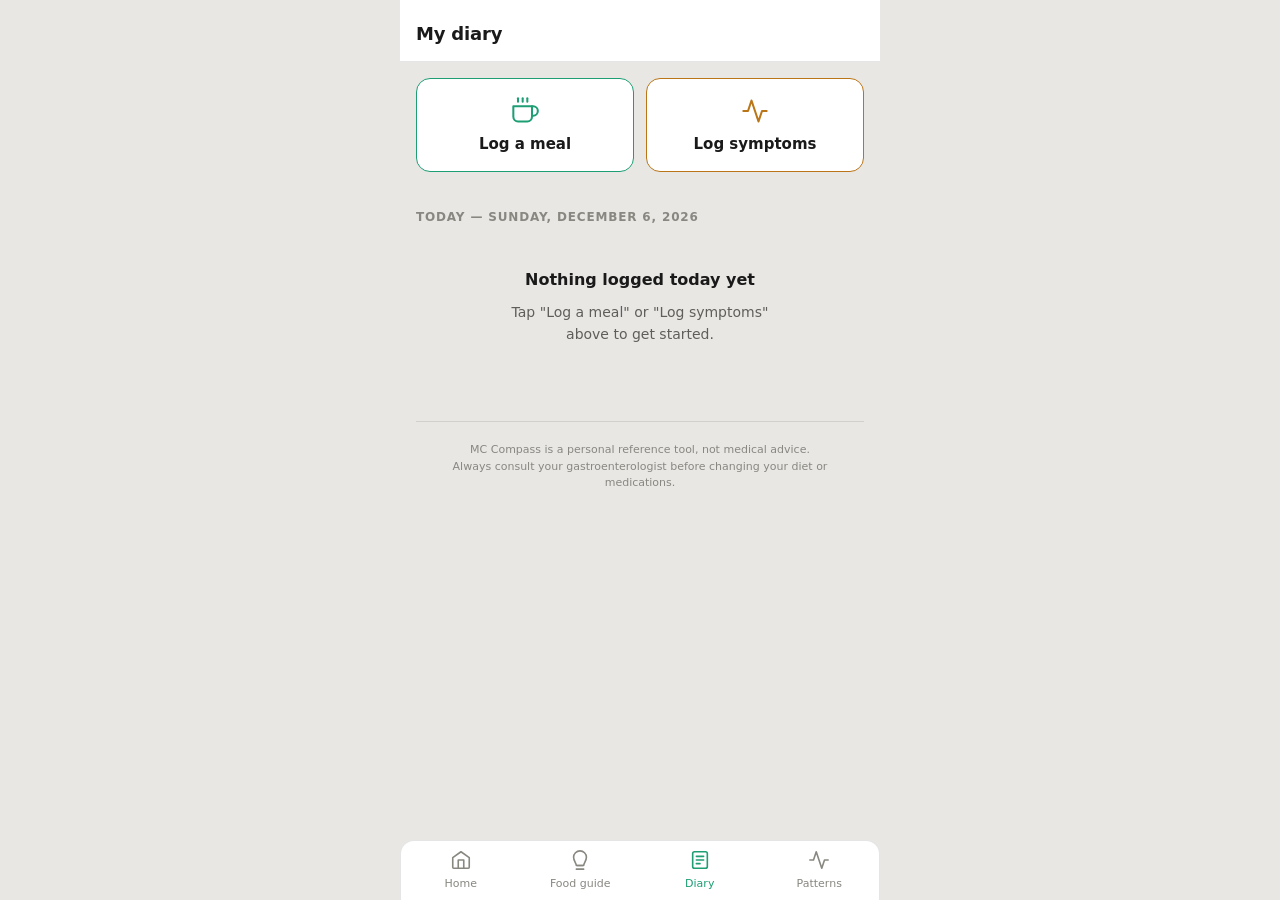
==== commit c576a956: "Update import path for diary.js in diary.html" ====
--- a/diary.html
+++ b/diary.html
@@ -565,7 +565,7 @@
       deleteEntry,
       getTodaysEntries,
       lastNDays,
-    } from 'diary.js';
+    } from './diary.js';
 
     // ── Elder UX design decisions ────────────────────────────────────────────
     //
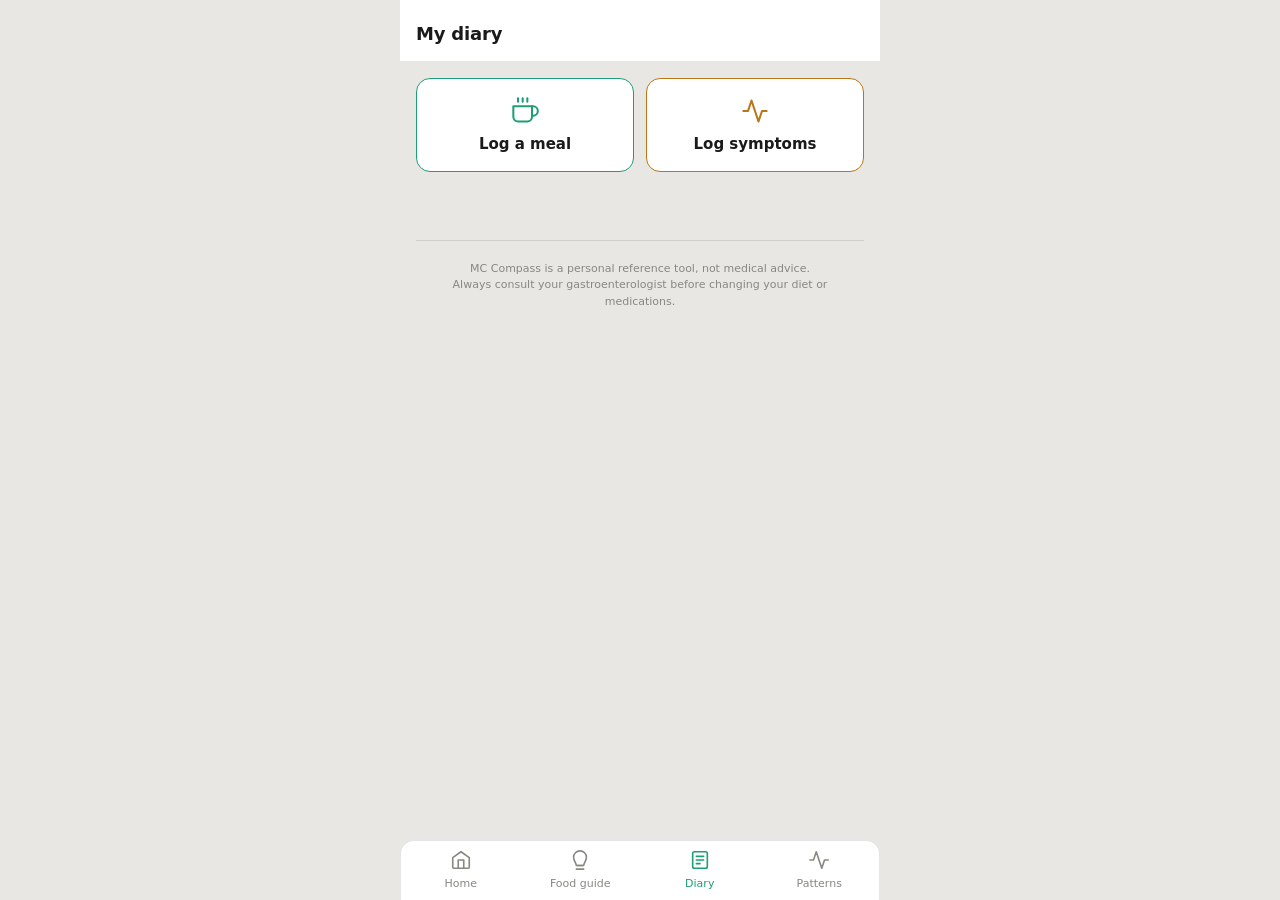
==== commit 3be523a7: "Add files via upload" ====
--- a/diary.html
+++ b/diary.html
@@ -565,7 +565,7 @@
       deleteEntry,
       getTodaysEntries,
       lastNDays,
-    } from './diary.js';
+    } from 'diary.js';
 
     // ── Elder UX design decisions ────────────────────────────────────────────
     //
@@ -940,6 +940,13 @@
 
     // ── Initial render ───────────────────────────────────────────────────────
     renderEntries();
+
+    // ── Tab sync ─────────────────────────────────────────────────────────────
+    // The storage event fires in every tab *except* the one that wrote.
+    // When another tab saves an entry, re-render so this tab stays current.
+    window.addEventListener('storage', e => {
+      if (e.key === 'lc_diary_entries') renderEntries();
+    });
   </script>
 
 </body>
